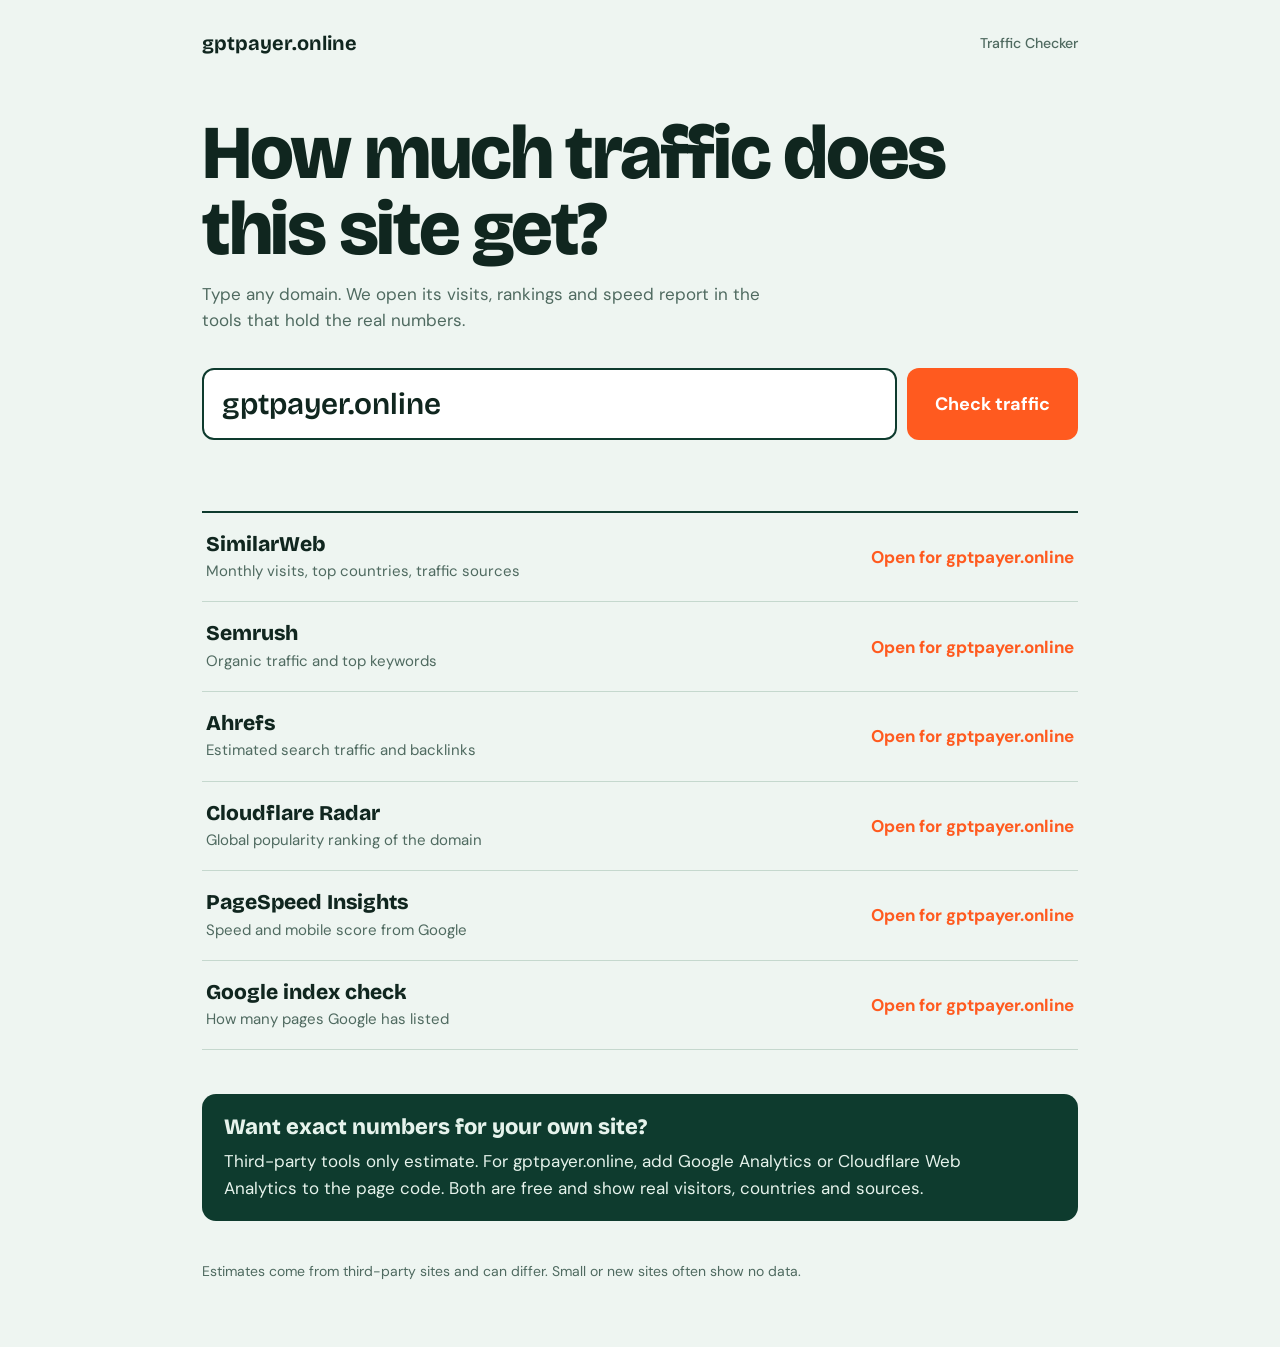
==== index.html @ 764919d6 "Add files via upload" ====
<!DOCTYPE html>
<html lang="en">
<head>
<meta charset="utf-8">
<meta name="viewport" content="width=device-width, initial-scale=1">
<title>GPTPayer Traffic Checker – check any website's traffic</title>
<meta name="description" content="Enter any domain and open its traffic stats, rankings and speed report in one click.">
<link rel="icon" href="data:image/svg+xml,<svg xmlns=%22http://www.w3.org/2000/svg%22 viewBox=%220 0 100 100%22><text y=%22.9em%22 font-size=%2290%22>📈</text></svg>">
<link rel="preconnect" href="https://fonts.googleapis.com">
<link rel="preconnect" href="https://fonts.gstatic.com" crossorigin>
<link href="https://fonts.googleapis.com/css2?family=Bricolage+Grotesque:wght@600;800&family=DM+Sans:wght@400;500;700&display=swap" rel="stylesheet">
<style>
:root{--paper:#eef5f1;--ink:#10261f;--mute:#4f6a60;--line:#c5d8ce;--hot:#ff5a1f;--deep:#0e3b2e;--white:#fff}
*{box-sizing:border-box}
html{scroll-behavior:smooth}
body{margin:0;background:var(--paper);color:var(--ink);font:400 17px/1.55 "DM Sans",system-ui,sans-serif}
.wrap{max-width:920px;margin:0 auto;padding:28px 22px 64px}
nav{display:flex;justify-content:space-between;align-items:center;font-weight:700}
nav span{font-family:"Bricolage Grotesque",sans-serif;font-size:20px}
nav small{color:var(--mute);font-weight:500}
h1{font:800 clamp(38px,8vw,76px)/1 "Bricolage Grotesque",sans-serif;letter-spacing:-.03em;margin:56px 0 14px;max-width:11em}
.lead{color:var(--mute);max-width:34em;margin:0 0 34px}
.field{display:flex;gap:10px;flex-wrap:wrap}
.field input{flex:1 1 260px;min-width:0;font:600 clamp(20px,4.5vw,30px) "Bricolage Grotesque",sans-serif;padding:16px 18px;border:2px solid var(--deep);border-radius:12px;background:var(--white);color:var(--ink)}
.field button{font:700 18px "DM Sans",sans-serif;padding:16px 28px;border:0;border-radius:12px;background:var(--hot);color:var(--white);cursor:pointer}
.field button:hover{background:#e84a10}
input:focus-visible,button:focus-visible,a:focus-visible{outline:3px solid var(--hot);outline-offset:3px}
#msg{min-height:1.6em;margin:10px 0 0;color:#b3260e;font-weight:500}
.list{margin-top:34px;border-top:2px solid var(--deep)}
.row{display:grid;grid-template-columns:1fr auto;gap:6px 18px;align-items:center;padding:18px 4px;border-bottom:1px solid var(--line);text-decoration:none;color:inherit}
.row:hover{background:var(--white)}
.row b{font:800 21px "Bricolage Grotesque",sans-serif}
.row p{margin:2px 0 0;color:var(--mute);font-size:15px}
.row i{font-style:normal;font-weight:700;color:var(--hot);white-space:nowrap}
.note{margin-top:44px;padding:20px 22px;background:var(--deep);color:#e6f3ec;border-radius:14px}
.note h2{font:800 22px "Bricolage Grotesque",sans-serif;margin:0 0 8px}
.note p{margin:0;max-width:44em}
footer{margin-top:40px;color:var(--mute);font-size:14px}
.list.off{opacity:.45;pointer-events:none}
</style>
</head>
<body>
<div class="wrap">
  <nav><span>gptpayer.online</span><small>Traffic Checker</small></nav>

  <h1>How much traffic does this site get?</h1>
  <p class="lead">Type any domain. We open its visits, rankings and speed report in the tools that hold the real numbers.</p>

  <form class="field" id="f" autocomplete="off">
    <input id="d" type="text" inputmode="url" placeholder="example.com" aria-label="Domain name" value="gptpayer.online">
    <button type="submit">Check traffic</button>
  </form>
  <p id="msg" role="alert"></p>

  <div class="list" id="list" aria-live="polite"></div>

  <div class="note">
    <h2>Want exact numbers for your own site?</h2>
    <p>Third-party tools only estimate. For gptpayer.online, add Google Analytics or Cloudflare Web Analytics to the page code. Both are free and show real visitors, countries and sources.</p>
  </div>

  <footer>Estimates come from third-party sites and can differ. Small or new sites often show no data.</footer>
</div>

<script>
var tools=[
 {n:"SimilarWeb",t:"Monthly visits, top countries, traffic sources",u:function(d){return"https://www.similarweb.com/website/"+d+"/"}},
 {n:"Semrush",t:"Organic traffic and top keywords",u:function(d){return"https://www.semrush.com/analytics/overview/?q="+d+"&searchType=domain"}},
 {n:"Ahrefs",t:"Estimated search traffic and backlinks",u:function(d){return"https://ahrefs.com/traffic-checker/?input="+d+"&mode=subdomains"}},
 {n:"Cloudflare Radar",t:"Global popularity ranking of the domain",u:function(d){return"https://radar.cloudflare.com/domains/domain/"+d}},
 {n:"PageSpeed Insights",t:"Speed and mobile score from Google",u:function(d){return"https://pagespeed.web.dev/analysis?url="+encodeURIComponent("https://"+d)}},
 {n:"Google index check",t:"How many pages Google has listed",u:function(d){return"https://www.google.com/search?q="+encodeURIComponent("site:"+d)}}
];
var list=document.getElementById("list"),msg=document.getElementById("msg"),inp=document.getElementById("d");
function clean(v){
  v=v.trim().toLowerCase().replace(/^https?:\/\//,"").replace(/^www\./,"").split(/[\/?#]/)[0];
  return /^[a-z0-9-]+(\.[a-z0-9-]+)+$/.test(v)?v:"";
}
function render(){
  var d=clean(inp.value);
  if(!d){list.innerHTML="";msg.textContent="Enter a valid domain, like example.com";return}
  msg.textContent="";
  list.innerHTML=tools.map(function(x){
    return '<a class="row" href="'+x.u(d)+'" target="_blank" rel="noopener noreferrer"><div><b>'+x.n+'</b><p>'+x.t+'</p></div><i>Open for '+d+'</i></a>';
  }).join("");
}
document.getElementById("f").addEventListener("submit",function(e){e.preventDefault();render()});
render();
</script>
</body>
</html>
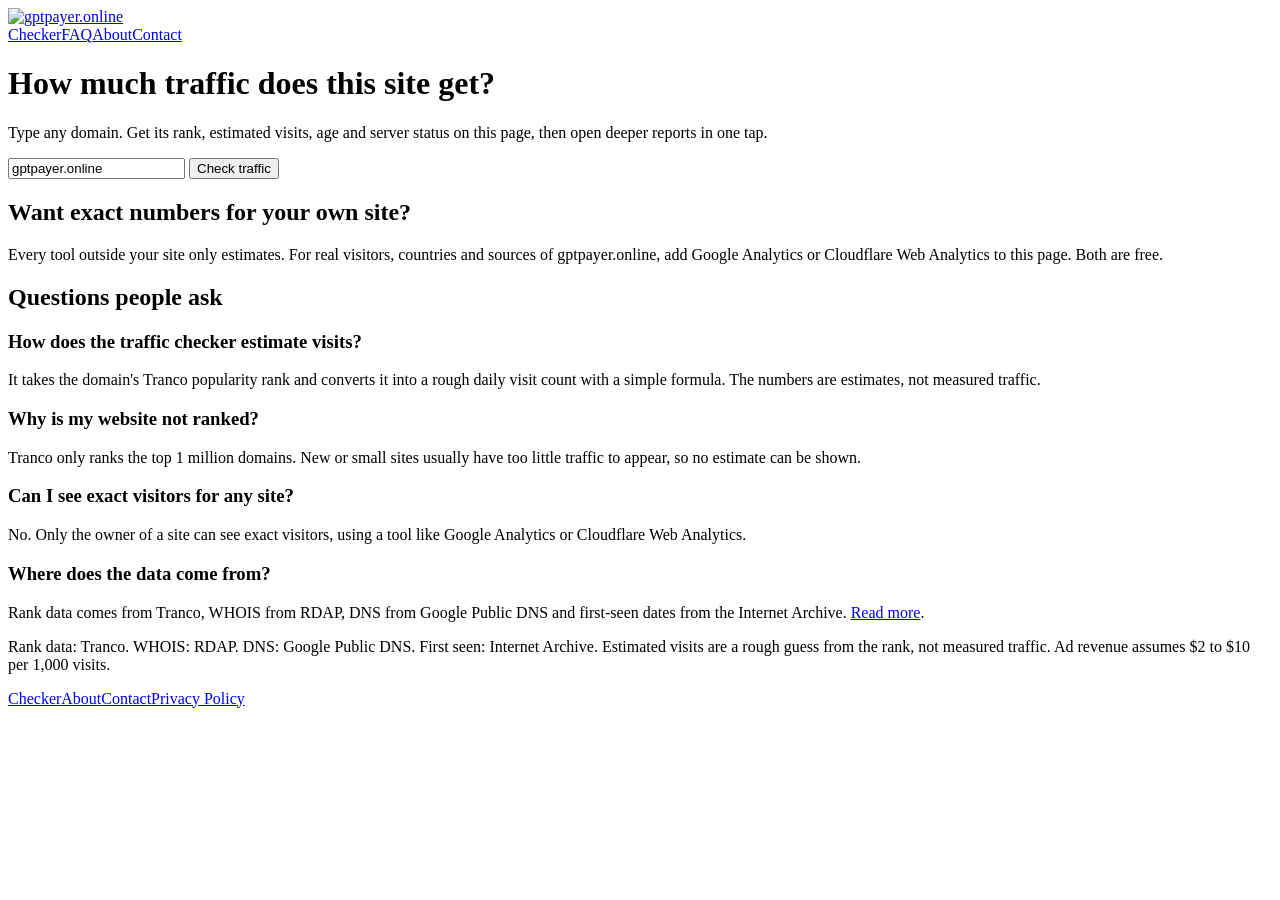
==== commit a942c771: "Add files via upload" ====
--- a/index.html
+++ b/index.html
@@ -3,89 +3,87 @@
 <head>
 <meta charset="utf-8">
 <meta name="viewport" content="width=device-width, initial-scale=1">
-<title>GPTPayer Traffic Checker – check any website's traffic</title>
-<meta name="description" content="Enter any domain and open its traffic stats, rankings and speed report in one click.">
-<link rel="icon" href="data:image/svg+xml,<svg xmlns=%22http://www.w3.org/2000/svg%22 viewBox=%220 0 100 100%22><text y=%22.9em%22 font-size=%2290%22>📈</text></svg>">
+<title>GPTPayer Traffic Checker – rank, age and traffic of any website</title>
+<meta name="description" content="Check any domain: popularity rank, estimated visits, domain age, DNS and online status in one page.">
+<link rel="canonical" href="https://gptpayer.online/">
+<link rel="icon" href="assets/img/favicon.svg" type="image/svg+xml">
+<link rel="apple-touch-icon" href="assets/img/apple-touch-icon.png">
+<meta name="theme-color" content="#0e3b2e">
+<meta property="og:type" content="website">
+<meta property="og:site_name" content="GPTPayer Traffic Checker">
+<meta property="og:title" content="GPTPayer Traffic Checker – rank, age and traffic of any website">
+<meta property="og:description" content="Check any domain: popularity rank, estimated visits, domain age, DNS and online status in one page.">
+<meta property="og:url" content="https://gptpayer.online/">
+<meta property="og:image" content="https://gptpayer.online/assets/img/og-image.png">
+<meta property="og:image:width" content="1200">
+<meta property="og:image:height" content="630">
+<meta name="twitter:card" content="summary_large_image">
+<meta name="twitter:title" content="GPTPayer Traffic Checker – rank, age and traffic of any website">
+<meta name="twitter:description" content="Check any domain: popularity rank, estimated visits, domain age, DNS and online status in one page.">
+<meta name="twitter:image" content="https://gptpayer.online/assets/img/og-image.png">
+<script type="application/ld+json">{"@context":"https://schema.org","@graph":[{"@type":"WebApplication","name":"GPTPayer Traffic Checker","url":"https://gptpayer.online/","applicationCategory":"UtilitiesApplication","operatingSystem":"Any","offers":{"@type":"Offer","price":"0","priceCurrency":"USD"}},{"@type":"FAQPage","mainEntity":[{"@type":"Question","name":"How does the traffic checker estimate visits?","acceptedAnswer":{"@type":"Answer","text":"It takes the domain's Tranco popularity rank and converts it into a rough daily visit count with a simple formula. The numbers are estimates, not measured traffic."}},{"@type":"Question","name":"Why is my website not ranked?","acceptedAnswer":{"@type":"Answer","text":"Tranco only ranks the top 1 million domains. New or small sites usually have too little traffic to appear, so no estimate can be shown."}},{"@type":"Question","name":"Can I see exact visitors for any site?","acceptedAnswer":{"@type":"Answer","text":"No. Only the owner of a site can see exact visitors, using a tool like Google Analytics or Cloudflare Web Analytics."}},{"@type":"Question","name":"Where does the data come from?","acceptedAnswer":{"@type":"Answer","text":"Rank data comes from Tranco, WHOIS from RDAP, DNS from Google Public DNS and first-seen dates from the Internet Archive."}}]}]}</script>
 <link rel="preconnect" href="https://fonts.googleapis.com">
 <link rel="preconnect" href="https://fonts.gstatic.com" crossorigin>
-<link href="https://fonts.googleapis.com/css2?family=Bricolage+Grotesque:wght@600;800&family=DM+Sans:wght@400;500;700&display=swap" rel="stylesheet">
-<style>
-:root{--paper:#eef5f1;--ink:#10261f;--mute:#4f6a60;--line:#c5d8ce;--hot:#ff5a1f;--deep:#0e3b2e;--white:#fff}
-*{box-sizing:border-box}
-html{scroll-behavior:smooth}
-body{margin:0;background:var(--paper);color:var(--ink);font:400 17px/1.55 "DM Sans",system-ui,sans-serif}
-.wrap{max-width:920px;margin:0 auto;padding:28px 22px 64px}
-nav{display:flex;justify-content:space-between;align-items:center;font-weight:700}
-nav span{font-family:"Bricolage Grotesque",sans-serif;font-size:20px}
-nav small{color:var(--mute);font-weight:500}
-h1{font:800 clamp(38px,8vw,76px)/1 "Bricolage Grotesque",sans-serif;letter-spacing:-.03em;margin:56px 0 14px;max-width:11em}
-.lead{color:var(--mute);max-width:34em;margin:0 0 34px}
-.field{display:flex;gap:10px;flex-wrap:wrap}
-.field input{flex:1 1 260px;min-width:0;font:600 clamp(20px,4.5vw,30px) "Bricolage Grotesque",sans-serif;padding:16px 18px;border:2px solid var(--deep);border-radius:12px;background:var(--white);color:var(--ink)}
-.field button{font:700 18px "DM Sans",sans-serif;padding:16px 28px;border:0;border-radius:12px;background:var(--hot);color:var(--white);cursor:pointer}
-.field button:hover{background:#e84a10}
-input:focus-visible,button:focus-visible,a:focus-visible{outline:3px solid var(--hot);outline-offset:3px}
-#msg{min-height:1.6em;margin:10px 0 0;color:#b3260e;font-weight:500}
-.list{margin-top:34px;border-top:2px solid var(--deep)}
-.row{display:grid;grid-template-columns:1fr auto;gap:6px 18px;align-items:center;padding:18px 4px;border-bottom:1px solid var(--line);text-decoration:none;color:inherit}
-.row:hover{background:var(--white)}
-.row b{font:800 21px "Bricolage Grotesque",sans-serif}
-.row p{margin:2px 0 0;color:var(--mute);font-size:15px}
-.row i{font-style:normal;font-weight:700;color:var(--hot);white-space:nowrap}
-.note{margin-top:44px;padding:20px 22px;background:var(--deep);color:#e6f3ec;border-radius:14px}
-.note h2{font:800 22px "Bricolage Grotesque",sans-serif;margin:0 0 8px}
-.note p{margin:0;max-width:44em}
-footer{margin-top:40px;color:var(--mute);font-size:14px}
-.list.off{opacity:.45;pointer-events:none}
-</style>
+<link rel="stylesheet" href="https://fonts.googleapis.com/css2?family=Bricolage+Grotesque:wght@600;800&family=DM+Sans:wght@400;500;700&display=swap">
+<link rel="stylesheet" href="assets/css/base.css">
+<link rel="stylesheet" href="assets/css/home.css">
+<!-- Google Analytics -->
+<script async src="https://www.googletagmanager.com/gtag/js?id=G-QGYQ5YF788"></script>
+<script src="assets/js/analytics.js"></script>
 </head>
-<body>
-<div class="wrap">
-  <nav><span>gptpayer.online</span><small>Traffic Checker</small></nav>
+<body class="home">
+<div class="wrap wrap--wide">
+  <header>
+    <nav class="site-nav" aria-label="Main">
+      <a class="site-nav__logo" href="index.html" aria-label="gptpayer.online home"><img src="assets/img/logo.svg" alt="gptpayer.online" width="180" height="36"></a>
+      <div class="site-nav__links"><a href="index.html" aria-current="page">Checker</a><a href="index.html#faq">FAQ</a><a href="about.html">About</a><a href="contact.html">Contact</a></div>
+    </nav>
+  </header>
 
-  <h1>How much traffic does this site get?</h1>
-  <p class="lead">Type any domain. We open its visits, rankings and speed report in the tools that hold the real numbers.</p>
+  <main>
+    <h1 id="top">How much traffic does this site get?</h1>
+    <p class="lead">Type any domain. Get its rank, estimated visits, age and server status on this page, then open deeper reports in one tap.</p>
 
-  <form class="field" id="f" autocomplete="off">
-    <input id="d" type="text" inputmode="url" placeholder="example.com" aria-label="Domain name" value="gptpayer.online">
-    <button type="submit">Check traffic</button>
-  </form>
-  <p id="msg" role="alert"></p>
+    <div class="field">
+      <input id="d" type="text" inputmode="url" autocomplete="off" autocapitalize="off" spellcheck="false" placeholder="example.com" aria-label="Domain name" value="gptpayer.online">
+      <button type="button" id="go">Check traffic</button>
+    </div>
+    <p id="msg" role="alert"></p>
+    <noscript><p class="empty">This tool needs JavaScript to run. Please enable it and reload the page.</p></noscript>
 
-  <div class="list" id="list" aria-live="polite"></div>
+    <section id="res" aria-live="polite" hidden>
+      <h2 id="rt"></h2>
+      <p class="sub">Live results.</p>
+      <div class="panel"><div id="chead"></div><div id="tabs" class="tabs"></div><div id="chart"></div><div id="cstats" class="cs"></div></div>
+      <div class="list" id="ml" style="margin-top:34px"></div>
+      <h3>WHOIS</h3><div class="list" id="wl"></div>
+      <h3>DNS records</h3><div class="list" id="dl"></div>
+    </section>
 
-  <div class="note">
-    <h2>Want exact numbers for your own site?</h2>
-    <p>Third-party tools only estimate. For gptpayer.online, add Google Analytics or Cloudflare Web Analytics to the page code. Both are free and show real visitors, countries and sources.</p>
-  </div>
+    <section id="exact" class="note">
+      <h2>Want exact numbers for your own site?</h2>
+      <p>Every tool outside your site only estimates. For real visitors, countries and sources of gptpayer.online, add Google Analytics or Cloudflare Web Analytics to this page. Both are free.</p>
+    </section>
 
-  <footer>Estimates come from third-party sites and can differ. Small or new sites often show no data.</footer>
+    <section id="faq">
+      <h2>Questions people ask</h2>
+    <h3>How does the traffic checker estimate visits?</h3>
+    <p>It takes the domain's Tranco popularity rank and converts it into a rough daily visit count with a simple formula. The numbers are estimates, not measured traffic.</p>
+    <h3>Why is my website not ranked?</h3>
+    <p>Tranco only ranks the top 1 million domains. New or small sites usually have too little traffic to appear, so no estimate can be shown.</p>
+    <h3>Can I see exact visitors for any site?</h3>
+    <p>No. Only the owner of a site can see exact visitors, using a tool like Google Analytics or Cloudflare Web Analytics.</p>
+    <h3>Where does the data come from?</h3>
+    <p>Rank data comes from Tranco, WHOIS from RDAP, DNS from Google Public DNS and first-seen dates from the Internet Archive. <a href="about.html">Read more</a>.</p>
+    </section>
+  </main>
+
+  <footer class="site-footer">
+    <p>Rank data: Tranco. WHOIS: RDAP. DNS: Google Public DNS. First seen: Internet Archive. Estimated visits are a rough guess from the rank, not measured traffic. Ad revenue assumes $2 to $10 per 1,000 visits.</p>
+    <p class="site-footer__links"><a href="index.html">Checker</a><a href="about.html">About</a><a href="contact.html">Contact</a><a href="privacy.html">Privacy Policy</a></p>
+  </footer>
 </div>
 
-<script>
-var tools=[
- {n:"SimilarWeb",t:"Monthly visits, top countries, traffic sources",u:function(d){return"https://www.similarweb.com/website/"+d+"/"}},
- {n:"Semrush",t:"Organic traffic and top keywords",u:function(d){return"https://www.semrush.com/analytics/overview/?q="+d+"&searchType=domain"}},
- {n:"Ahrefs",t:"Estimated search traffic and backlinks",u:function(d){return"https://ahrefs.com/traffic-checker/?input="+d+"&mode=subdomains"}},
- {n:"Cloudflare Radar",t:"Global popularity ranking of the domain",u:function(d){return"https://radar.cloudflare.com/domains/domain/"+d}},
- {n:"PageSpeed Insights",t:"Speed and mobile score from Google",u:function(d){return"https://pagespeed.web.dev/analysis?url="+encodeURIComponent("https://"+d)}},
- {n:"Google index check",t:"How many pages Google has listed",u:function(d){return"https://www.google.com/search?q="+encodeURIComponent("site:"+d)}}
-];
-var list=document.getElementById("list"),msg=document.getElementById("msg"),inp=document.getElementById("d");
-function clean(v){
-  v=v.trim().toLowerCase().replace(/^https?:\/\//,"").replace(/^www\./,"").split(/[\/?#]/)[0];
-  return /^[a-z0-9-]+(\.[a-z0-9-]+)+$/.test(v)?v:"";
-}
-function render(){
-  var d=clean(inp.value);
-  if(!d){list.innerHTML="";msg.textContent="Enter a valid domain, like example.com";return}
-  msg.textContent="";
-  list.innerHTML=tools.map(function(x){
-    return '<a class="row" href="'+x.u(d)+'" target="_blank" rel="noopener noreferrer"><div><b>'+x.n+'</b><p>'+x.t+'</p></div><i>Open for '+d+'</i></a>';
-  }).join("");
-}
-document.getElementById("f").addEventListener("submit",function(e){e.preventDefault();render()});
-render();
-</script>
+<script src="assets/js/app.js"></script>
 </body>
 </html>
